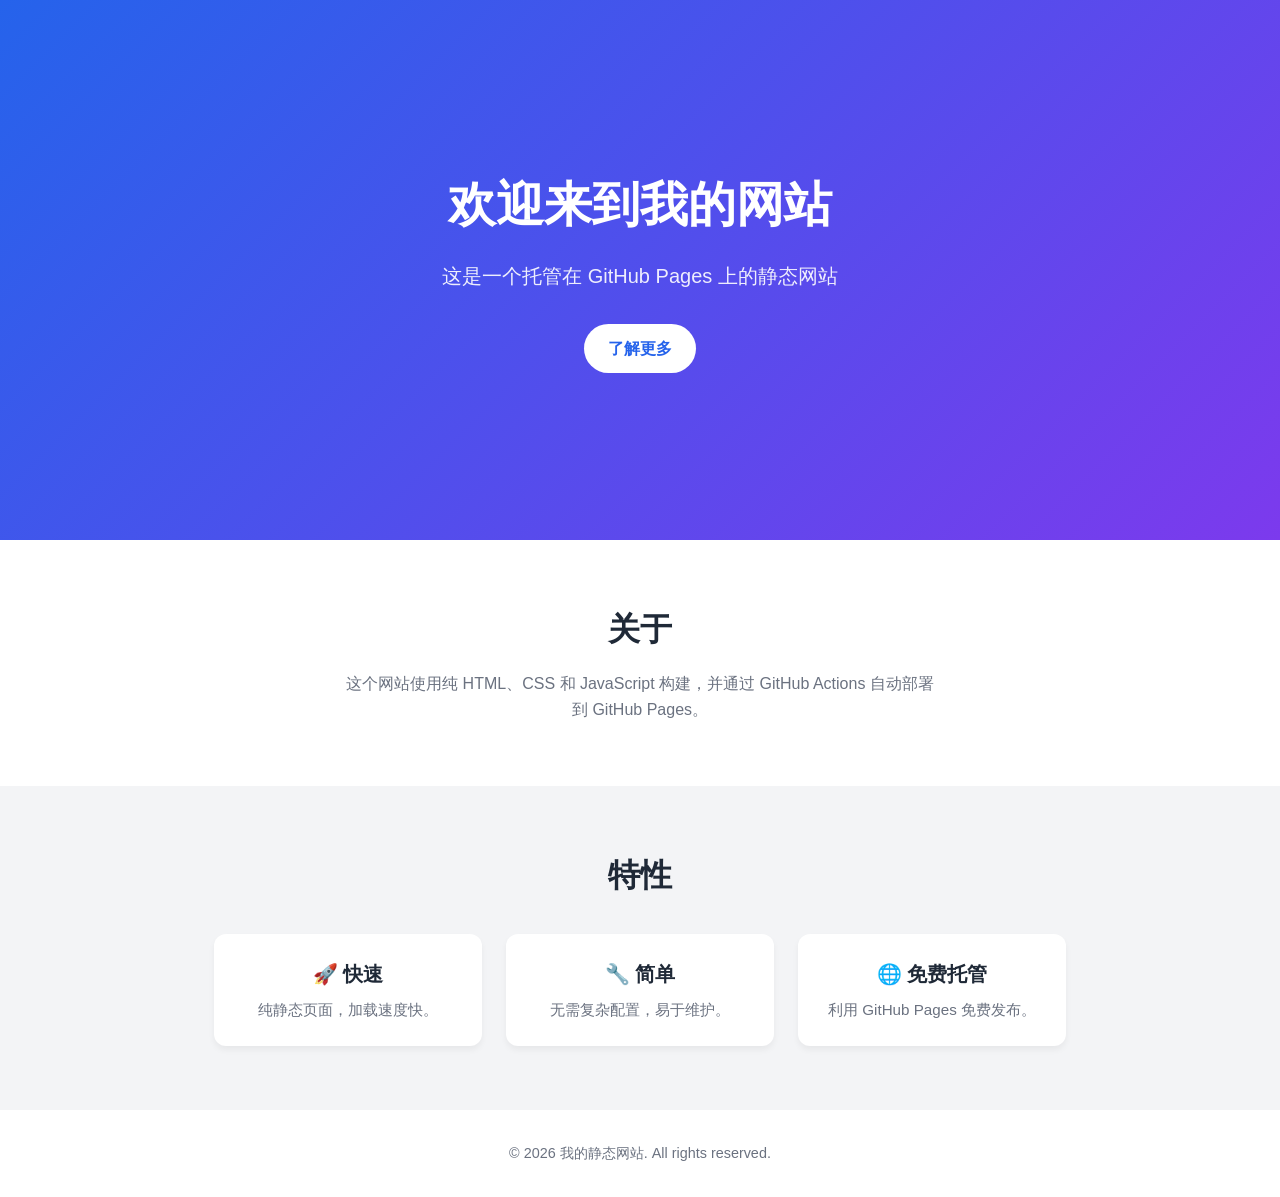
==== index.html @ ad76c187 "init: 创建静态网站并配置 GitHub Pages 部署" ====
<!DOCTYPE html>
<html lang="zh-CN">
<head>
    <meta charset="UTF-8">
    <meta name="viewport" content="width=device-width, initial-scale=1.0">
    <title>我的静态网站</title>
    <link rel="stylesheet" href="style.css">
</head>
<body>
    <header class="hero">
        <div class="container">
            <h1>欢迎来到我的网站</h1>
            <p class="subtitle">这是一个托管在 GitHub Pages 上的静态网站</p>
            <a href="#about" class="btn">了解更多</a>
        </div>
    </header>

    <main>
        <section id="about" class="section">
            <div class="container">
                <h2>关于</h2>
                <p>这个网站使用纯 HTML、CSS 和 JavaScript 构建，并通过 GitHub Actions 自动部署到 GitHub Pages。</p>
            </div>
        </section>

        <section id="features" class="section section-alt">
            <div class="container">
                <h2>特性</h2>
                <div class="cards">
                    <article class="card">
                        <h3>🚀 快速</h3>
                        <p>纯静态页面，加载速度快。</p>
                    </article>
                    <article class="card">
                        <h3>🔧 简单</h3>
                        <p>无需复杂配置，易于维护。</p>
                    </article>
                    <article class="card">
                        <h3>🌐 免费托管</h3>
                        <p>利用 GitHub Pages 免费发布。</p>
                    </article>
                </div>
            </div>
        </section>
    </main>

    <footer class="footer">
        <div class="container">
            <p>&copy; <span id="year"></span> 我的静态网站. All rights reserved.</p>
        </div>
    </footer>

    <script src="script.js"></script>
</body>
</html>
---- style.css ----
:root {
    --primary: #2563eb;
    --primary-dark: #1d4ed8;
    --text: #1f2937;
    --text-light: #6b7280;
    --bg: #ffffff;
    --bg-alt: #f3f4f6;
}

* {
    margin: 0;
    padding: 0;
    box-sizing: border-box;
}

body {
    font-family: -apple-system, BlinkMacSystemFont, "Segoe UI", Roboto, "Helvetica Neue", Arial, sans-serif;
    line-height: 1.6;
    color: var(--text);
    background: var(--bg);
}

.container {
    max-width: 900px;
    margin: 0 auto;
    padding: 0 1.5rem;
}

.hero {
    min-height: 60vh;
    display: flex;
    align-items: center;
    justify-content: center;
    text-align: center;
    background: linear-gradient(135deg, var(--primary), #7c3aed);
    color: #fff;
}

.hero h1 {
    font-size: 3rem;
    margin-bottom: 1rem;
}

.subtitle {
    font-size: 1.25rem;
    opacity: 0.9;
    margin-bottom: 2rem;
}

.btn {
    display: inline-block;
    padding: 0.75rem 1.5rem;
    background: #fff;
    color: var(--primary);
    text-decoration: none;
    border-radius: 9999px;
    font-weight: 600;
    transition: transform 0.2s, box-shadow 0.2s;
}

.btn:hover {
    transform: translateY(-2px);
    box-shadow: 0 10px 20px rgba(0, 0, 0, 0.15);
}

.section {
    padding: 4rem 0;
}

.section-alt {
    background: var(--bg-alt);
}

.section h2 {
    font-size: 2rem;
    margin-bottom: 1rem;
    text-align: center;
}

.section p {
    color: var(--text-light);
    text-align: center;
    max-width: 600px;
    margin: 0 auto;
}

.cards {
    display: grid;
    grid-template-columns: repeat(auto-fit, minmax(220px, 1fr));
    gap: 1.5rem;
    margin-top: 2rem;
}

.card {
    background: #fff;
    padding: 1.5rem;
    border-radius: 0.75rem;
    box-shadow: 0 4px 6px rgba(0, 0, 0, 0.05);
    text-align: center;
}

.card h3 {
    margin-bottom: 0.5rem;
    font-size: 1.25rem;
}

.card p {
    color: var(--text-light);
    font-size: 0.95rem;
}

.footer {
    text-align: center;
    padding: 2rem 0;
    color: var(--text-light);
    font-size: 0.9rem;
}

@media (max-width: 600px) {
    .hero h1 {
        font-size: 2rem;
    }

    .subtitle {
        font-size: 1rem;
    }
}
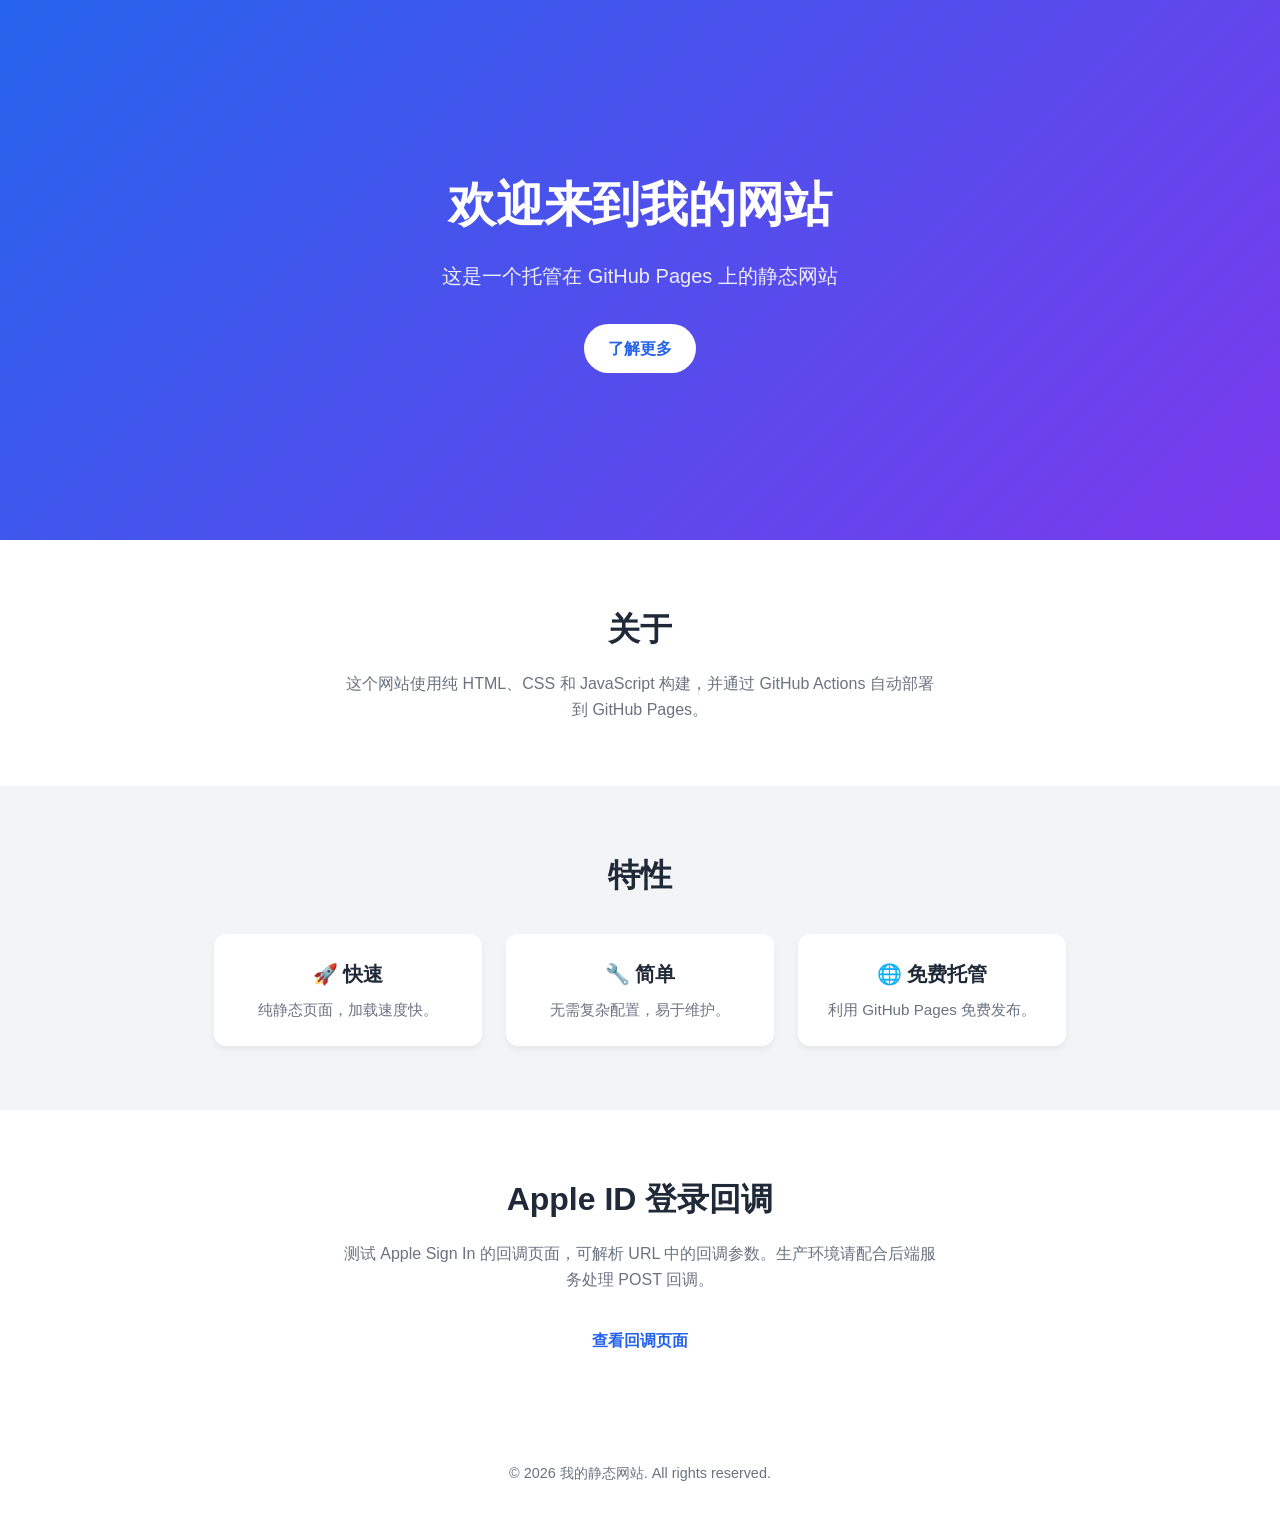
==== commit dd6879b3: "feat: 添加 Apple ID 登录回调页面" ====
--- a/index.html
+++ b/index.html
@@ -42,6 +42,16 @@
                 </div>
             </div>
         </section>
+
+        <section id="apple-login" class="section">
+            <div class="container">
+                <h2>Apple ID 登录回调</h2>
+                <p>测试 Apple Sign In 的回调页面，可解析 URL 中的回调参数。生产环境请配合后端服务处理 POST 回调。</p>
+                <p style="margin-top: 1.5rem; text-align: center;">
+                    <a href="callback.html" class="btn">查看回调页面</a>
+                </p>
+            </div>
+        </section>
     </main>
 
     <footer class="footer">
